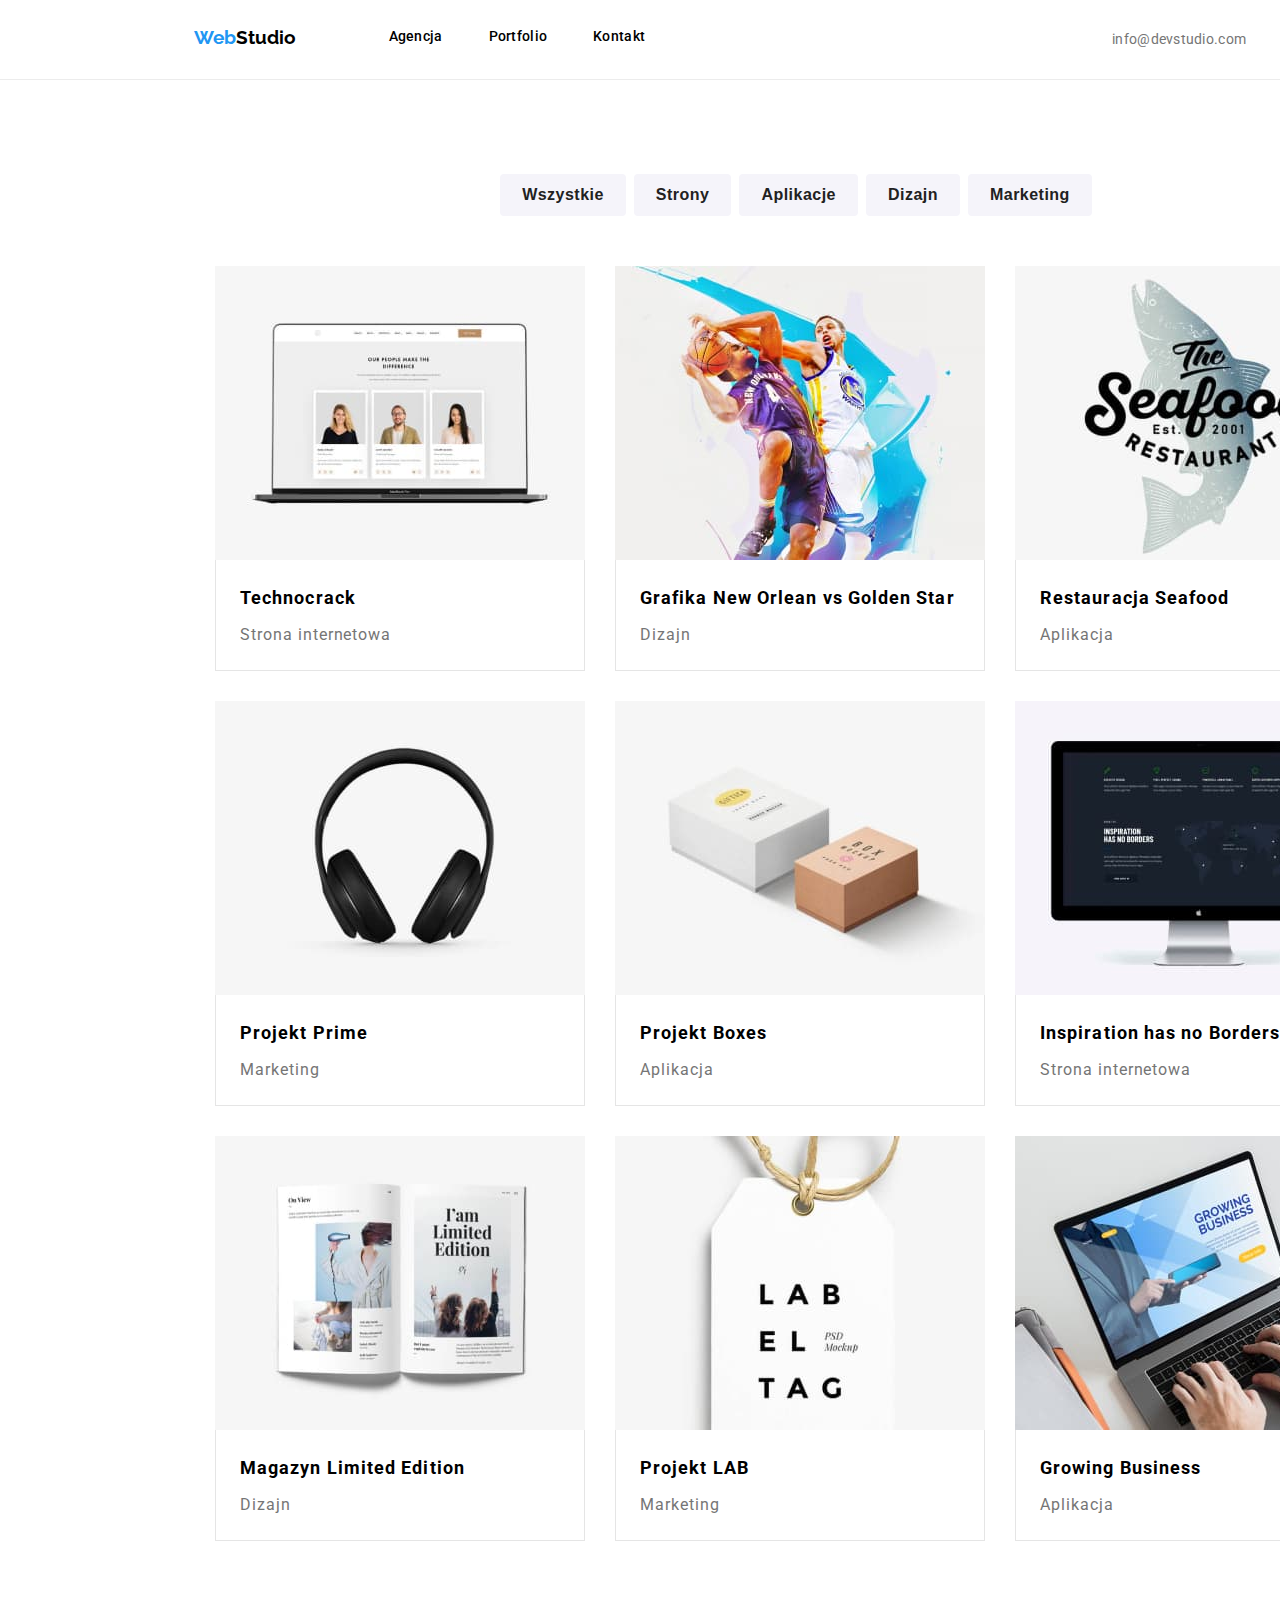
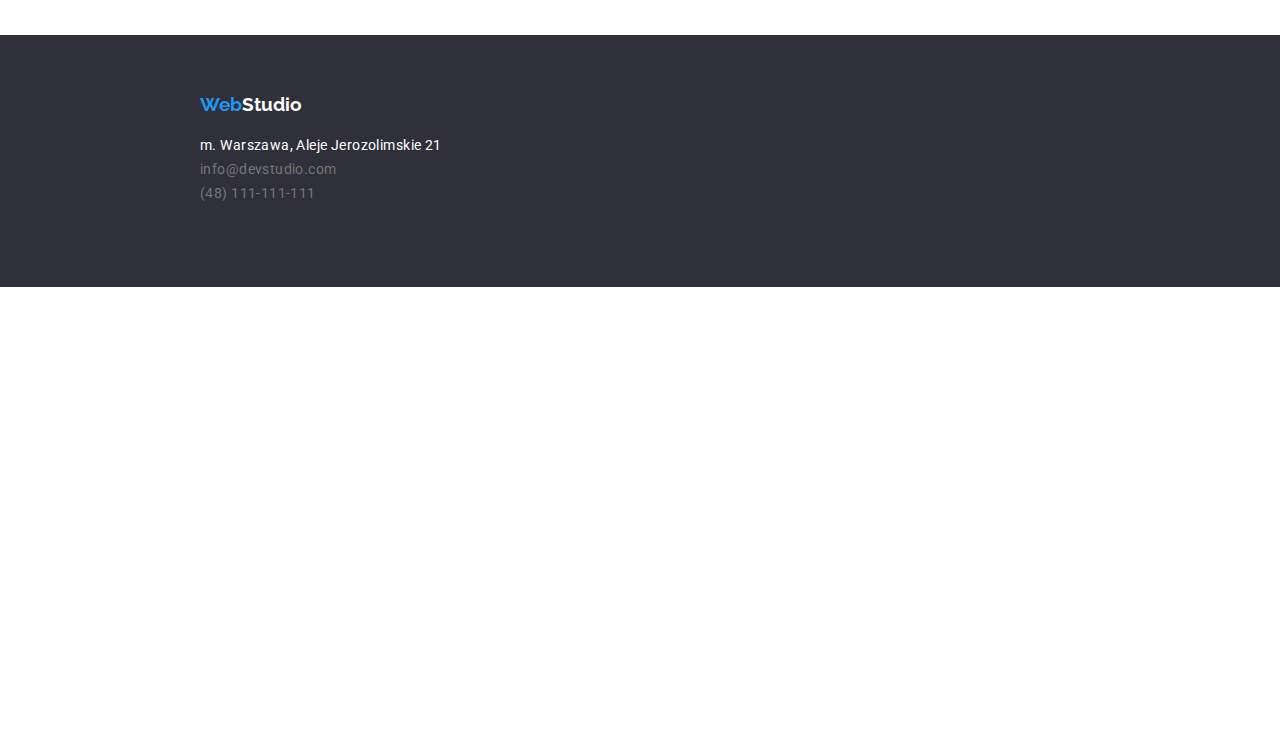
==== portfolio.html @ 9ded968a "Push Duplicate" ====
<html lang="pl">
  <head>
    <!--service information-->
    <meta charset="UTF-8" />
    <!--the most common encoding-->
    <meta http-equiv="X-UA-Compatible" content="IE=edge" />
    <meta name="viewport" content="width=device-width, initial-scale=1.0" />
    <title>Studio</title>
    <link
      rel="stylesheet"
      href="node_modules/modern-normalize/modern-normalize.css"
    />
    <link rel="stylesheet" href="./styles/style.css" />
    <link rel="preconnect" href="https://fonts.googleapis.com" />
    <link rel="preconnect" href="https://fonts.gstatic.com" crossorigin />
    <link
      href="https://fonts.googleapis.com/css2?family=Raleway:wght@700&family=Roboto:wght@400;500;700;900&display=swap"
      rel="stylesheet"
    />
  </head>

  <body>
    <!--content-->
    <header class="container header-description">
      <!--navigation menu-->
      <nav class="navigation-list">
        <ol class="list-style-none navigation-list">
          <li>
            <h3>
              <a class="navigation-logo" href="./index.html"
                ><span class="highlight-webstudio">Web</span>Studio</a
              >
            </h3>
          </li>
          <!-- navigation to other pages -->
          <li class="list-style-none">
            <a class="navigation-list-link" href="./agencja.html">Agencja</a>
          </li>
          <li class="list-style-none">
            <a class="navigation-list-link" href="./portfolio.html"
              >Portfolio</a
            >
          </li>
          <li class="list-style-none">
            <a class="navigation-list-link" href="./kontakt.html">Kontakt</a>
          </li>
        </ol>
        <div class="contact">
          <h6>
            <a
              class="list-style-none contact-link"
              href="mailto:info@devstudio.com"
              >info@devstudio.com</a
            >
          </h6>
          <h6>
            <a class="list-style-none contact-link" href="tel:+48111111111"
              >(48)111-111-111</a
            >
          </h6>
        </div>
      </nav>
    </header>

    <main class="section">
      <section class="wrapper">
        <!--section-1-portfolio----------------->
        <ul class="container-btn">
          <!--buttons-->
          <li>
            <button class="button-style" type="button">Wszystkie</button>
          </li>
          <li>
            <button class="button-style" type="button">Strony</button>
          </li>
          <li>
            <button class="button-style" type="button">Aplikacje</button>
          </li>
          <li>
            <button class="button-style" type="button">Dizajn</button>
          </li>
          <li>
            <button class="button-style" type="button">Marketing</button>
          </li>
        </ul>
      </section>

      <section class="contener-img">
        <!--section-2-portfolio----------------->
        <ul class="wrapper">
          <li>
            <figure>
              <img
                src="images/portfolio/1-technocrack-squoosh.jpg"
                width="370"
                height="294"
                alt="technocrack"
              />
              <figcaption class="frame-portfolio">
                <p class="title-porftolio">Technocrack</p>
                <p class="tilie-description">Strona internetowa</p>
              </figcaption>
            </figure>
          </li>

          <li>
            <figure>
              <img
                src="images/portfolio/2-new-orlean-squoosh.jpg"
                width="370"
                height="294"
                alt="grafika-new-orlean-vs-golden-star"
              />
              <figcaption class="frame-portfolio">
                <p class="title-porftolio">Grafika New Orlean vs Golden Star</p>
                <p class="tilie-description">Dizajn</p>
              </figcaption>
            </figure>
          </li>

          <li>
            <figure>
              <img
                src="images/portfolio/3-seafood-squoosh.jpg"
                width="370"
                height="294"
                alt="restauracja-seafood"
              />
              <figcaption class="frame-portfolio">
                <p class="title-porftolio">Restauracja Seafood</p>
                <p class="tilie-description">Aplikacja</p>
              </figcaption>
            </figure>
          </li>

          <li>
            <figure>
              <img
                src="images/portfolio/4-prime-squoosh.jpg"
                width="370"
                height="294"
                alt="projekt-prime"
              />

              <figcaption class="frame-portfolio">
                <p class="title-porftolio">Projekt Prime</p>
                <p class="tilie-description">Marketing</p>
              </figcaption>
            </figure>
          </li>

          <li>
            <figure>
              <img
                src="images/portfolio/5-boxes-squoosh.jpg"
                width="370"
                height="294"
                alt="projekt-boxes"
              />

              <figcaption class="frame-portfolio">
                <p class="title-porftolio">Projekt Boxes</p>
                <p class="tilie-description">Aplikacja</p>
              </figcaption>
            </figure>
          </li>

          <li>
            <figure>
              <img
                src="images/portfolio/6-inspiration-squoosh.jpg"
                width="370"
                height="294"
                alt="inspiration-has-no-borders"
              />

              <figcaption class="frame-portfolio">
                <p class="title-porftolio">Inspiration has no Borders</p>
                <p class="tilie-description">Strona internetowa</p>
              </figcaption>
            </figure>
          </li>

          <li>
            <figure>
              <img
                src="images/portfolio/7-magazyn-squoosh.jpg"
                width="370"
                height="294"
                alt="magazyn-limited-edition"
              />

              <figcaption class="frame-portfolio">
                <p class="title-porftolio">Magazyn Limited Edition</p>
                <p class="tilie-description">Dizajn</p>
              </figcaption>
            </figure>
          </li>

          <li>
            <figure>
              <img
                src="images/portfolio/8-lab-squoosh.jpg"
                width="370"
                height="294"
                alt="projekt-lab"
              />

              <figcaption class="frame-portfolio">
                <p class="title-porftolio">Projekt LAB</p>
                <p class="tilie-description">Marketing</p>
              </figcaption>
            </figure>
          </li>

          <li>
            <figure>
              <img
                src="images/portfolio/9-business-squoosh.jpg"
                width="370"
                height="294"
                alt="growing-business"
              />

              <figcaption class="frame-portfolio">
                <p class="title-porftolio">Growing Business</p>
                <p class="tilie-description">Aplikacja</p>
              </figcaption>
            </figure>
          </li>
        </ul>
      </section>
    </main>

    <footer class="container footer-description">
      <!----------------------FOOTER-------------------------->
      <h3>
        <a class="navigation-logo-2" href="./index.html"
          ><span class="highlight-webstudio">Web</span>Studio</a
        >
      </h3>
      <div class="adres">
        <h6>
          <a
            class="contact-link-maps"
            list
            href="https://goo.gl/maps/ytyZVktENLEFnypA7"
            >m. Warszawa, Aleje Jerozolimskie 21</a
          >
        </h6>
        <h6>
          <a class="contact-link-2" href="mailto:info@devstudio.com"
            >info@devstudio.com</a
          >
        </h6>
        <h6>
          <a class="contact-link-2" href="tel:+48111111111">(48) 111-111-111</a>
        </h6>
      </div>
    </footer>
  </body>
</html>
---- styles/style.css ----
*,
*::before,
*::after {
  box-sizing: border-box;
}
:root {
    --main-font: font-family: 'Roboto', sans-serif;
    --secondary-font: font-family: 'Raleway', sans-serif;
    --main-color: #2196f3;
    --secondary-color: #2F303A;
    --third-color: #F5F4FA
}
.container {
    width: 1200px;
    margin: 0 auto;
}
.section {
    padding-top: 94px;
    padding-bottom: 94px;
}
.wrapper {
    display: flex;
    justify-content: center;
    align-items: center;   
}
body {
    font-family: 'Roboto', sans-serif;
    background-color: #ffffff;
    color: #000000;
    width: 1600px;
    height: 2349px;
    margin: 0 auto;
    line-height: 1;
}

/* ----------------MIN-RESET------------------------- */
/* remember to define focus styles! */
ol, ul {
	list-style: none;
    margin: 0;
    padding: 0;
} 
h1, h2, h3, h4, h5, h6 {
    margin: 0;
    padding: 0;
}
p {
    padding: 0;
}
.list-style-none {
    list-style: none
}
.link-style-none {
    text-decoration: none
}
img {
    display: block;
}
figure {
    margin:auto 0;
}

/* ----------------MIN-RESET-END--------------------- */
/* ----------------COMPONENTS------------------------ */
.button-style-1 {
    font-weight: 700;
    font-size: 16px;
    line-height: 30px;
    letter-spacing: 1.875;
    background: #F5F4FA;
    padding:10px 41px 10px 41px;
    border-radius: 4px;
    color: #212121;
    cursor: pointer;
    border: none;
}
.button-style-1:hover {
    background-color: #2196f3;
    color: #ffffff;
}
.button-style-1:focus {
    background-color: #2196f3;
    color: #ffffff;
}
.button-style {
    font-weight: 700;
    font-size: 16px;
    line-height: 1.875;
    letter-spacing: 0.03em;
    background: #F5F4FA;
    padding:6px 22px 6px 22px;
    border-radius: 4px;
    color: #212121;
    cursor: pointer;
    margin-right: 8px;
    border: none;
}
.button-style:hover {
    background-color: #2196f3;
    color: #ffffff;
}
.button-style:focus {
    background-color: #2196f3;
    color: #ffffff;
}

/* ----------------COMPONENTS-END-------------------- */
/* --------------------HEADER------------------------ */
.header-description {
    background-color: #FFFFFF;
    width: 1600px;
    height: 80px;
    display: flex;
    justify-content: center;
    align-items: center;
    border-bottom: 1px solid #ECECEC;
}
.navigation-list {
    display: flex;
    justify-content: center;
}
.navigation-logo {
    text-decoration: none;
    color: #000000;
    font-family: 'Raleway', sans-serif;
    font-weight: 700;
    margin-right: 93px;
}
.highlight-webstudio {
    text-decoration: none;
    color: #2196f3;
    font-family: 'Raleway', sans-serif;
}
.navigation-list-link {
    text-decoration: none;
    font-style: normal;
    color: #000000;
    font-weight: 500;
    font-size: 14px;
    line-height: 1.142;
    letter-spacing: 0.02em;
    margin-right: 46px;}
.navigation-list-link:hover {color: rgba(33, 150, 243, 1);}
.navigation-list-link:focus {color: rgba(33, 150, 243, 1);
}
.contact {
    display: flex;
    margin-left: 371px;
}
.contact-link {
    text-decoration: none;
    font-style: normal;
    color: #757575;
    line-height: 1.714;
    font-weight: 400;
    font-size: 14px;
    letter-spacing: 0.02em;
    margin-left: 50px;
}
.contact-link:hover {color: rgba(33, 150, 243, 1);}
.contact-link:focus {color: rgba(33, 150, 243, 1);}

/* --------------------HEADER-END--------------------- */
/* -----------------------MAIN------------------------ */
/* -----------------------MAIN-hero------------------- */
.hero {
    background-color: #2F303A;
    width: 1600px;
    height: 600px;
    padding-top: 200px;
    text-align: center;  
}
h1 {
    font-family: 'Roboto', sans-serif;
    font-weight: 900;
    font-size: 44px;
    color: #ffffff;
    line-height: 1.363;
    width: 670px;
    height: 120px;
    margin: 0 auto;
    margin-bottom: 40px;
}

/* -------------main-first-section------------------- */
.text-title {
    font-weight: 700;
    font-size: 14px;
    line-height: 1.142;
    letter-spacing: 3%;
    text-decoration: bold;
}
.text-title-description{
    color: #757575;
    font-weight: 400;
    font-size: 14px;
    line-height: 1.714;
    letter-spacing: 3%;
}

/* -------------main-second-section------------------- */
h2 {
    font-weight: 700;
    font-size: 36px;
    line-height: 1.166;
    text-decoration: Bold;
    letter-spacing: 3%;
    text-align: center;
    margin-bottom:50px;    
}
h4 {
    font-weight: 500;
    font-size: 16px;
    line-height: 1.187;
    letter-spacing: 3%;
    text-align: center;
    margin-bottom:10px;
}
.photo-work {
    width: 1200px;
    display: flex;
    justify-content: space-between;
    padding-bottom: 94px;
    margin: 0 auto;
}
.job-name {
    color: #757575;
    font-weight: 400;
    font-size: 16px;
    line-height: 1.187;
    letter-spacing: 3%;
    text-align: center;
    margin: 0 auto;
}

/* -----------------main-third-section-------------- */
.third-section {
    background-color: #F5F4FA;
    width: 1600px;
    height: 648px;
}
.box-person{
    width: 270px;
    background-color: #ffffff;
    border-radius: 0px 0px 4px 4px;

    /* box-shadow: <x-offset> <y-offset> <blur> <spread> <color> */
    box-shadow:
    0px 1px 3px rgba(0, 0, 0, 0.12),
    0px 1px 1px rgba(0, 0, 0, 0.14),
    0px 2px 1px rgba(0, 0, 0, 0.2);
}
.frame-person {
    padding: 30px; 
}
.column {
    gap: 30px;
}

/* --------------------MAIN-END---------------------- */
/* --------------------FOOTER------------------------ */
.footer-description {
    background-color: #2F303A;
    width: 1600px;
    height: 252px;
    padding-left: 200px;
    padding-top: 60px;

}
.navigation-logo-2 {
    text-decoration: none;
    color: #ffffff;
    font-family: 'Raleway', sans-serif;
    font-weight: 700;    
}
.contact-link-2 {
    text-decoration: none;
    font-style: normal;
    color: #757575;
    line-height: 1.714;
    font-weight: 400;
    font-size: 14px;
    letter-spacing: 0.03em;
}
.contact-link-2:hover {color: rgba(33, 150, 243, 1);}
.contact-link-2:focus {color: rgba(33, 150, 243, 1);
}
.contact-link-maps {
    color: #ffffff;
    text-decoration: none;
    font-style: normal;
    font-weight: 400;
    font-size: 14px;
    line-height: 1.714;
    letter-spacing: 0.03em;}
.contact-link-maps:hover {color: rgba(33, 150, 243, 1);}
.contact-link-maps:focus {color: rgba(33, 150, 243, 1);
}
.adres{
    margin-top:20px;
}

/* --------------------PORTFOLIO-page----------------- */
.container-btn {
    width: 1200px;
    display: flex;
    justify-content: center;
    margin-bottom: 50px;
}
.contener-img {
    /* Wycentrowanie sekcji */
    margin: 0 auto;
    padding-left: 200px;
    padding-right: 200px;
}
.contener-img .wrapper {
    /* dodawnie flex-wrap tylko do wrappera znajdującego się w container image. */
    /* Najlepiej utwożyć osobną klasę lub drugą klasę */
    flex-wrap: wrap;
    justify-content: center;
    /* Odległośc między poszczególnym dzieckiem ul w z góry doły i z boków */
    gap: 30px;
}
.frame-portfolio {
    border-bottom: 1px solid #E5E5E5;
    border-right: 1px solid #E5E5E5;
    border-left: 1px solid #E5E5E5;
    padding: 20px 24px 20px 24px;    
}
.title-porftolio {
    font-weight: 700;
    font-size: 18px;
    line-height: 2;
    text-align: left;
    margin: 0 auto;
    margin-bottom: 4px;
    letter-spacing: 0.06em;
}
.tilie-description {
    font-weight: 400;
    font-size: 16px;
    line-height: 1.875;
    color: #757575;
    margin: 0 auto;
    letter-spacing: 0.06em;
}

/* --------------------PORTFOLIO-end----------------- */
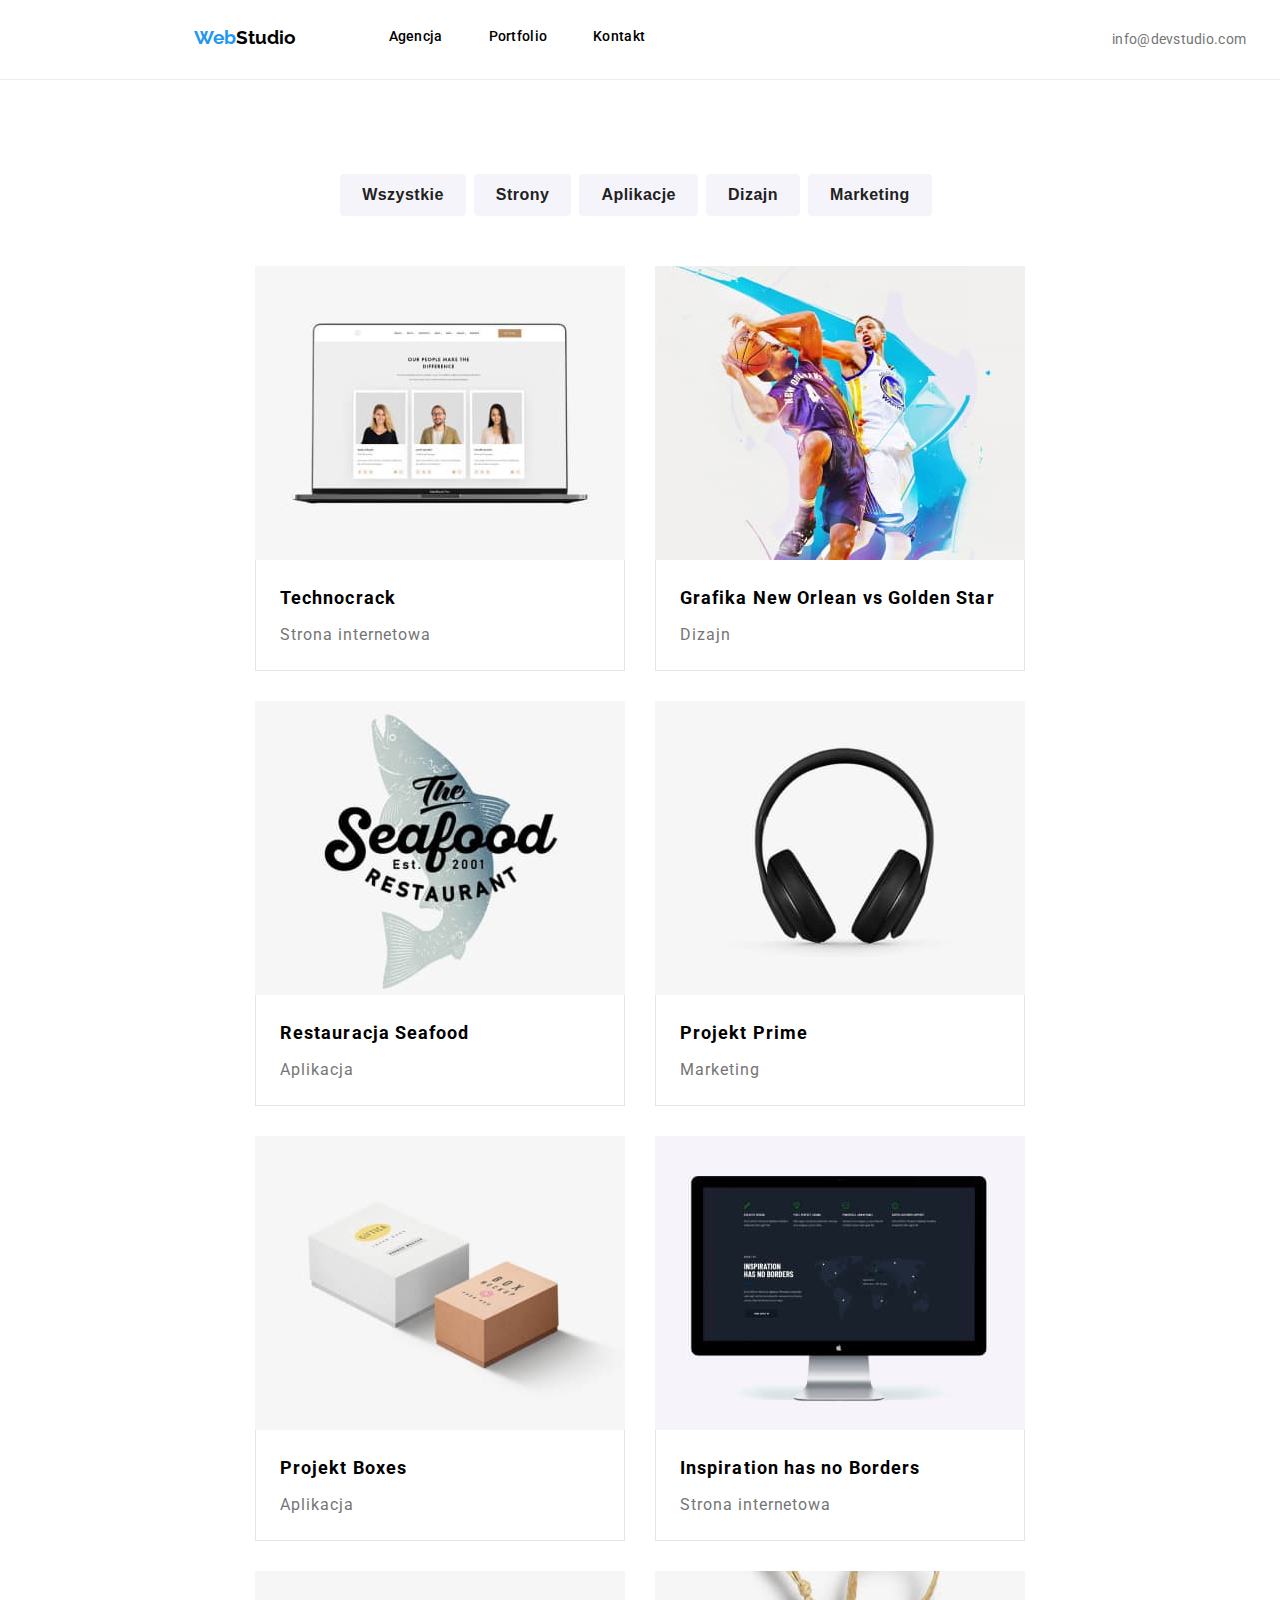
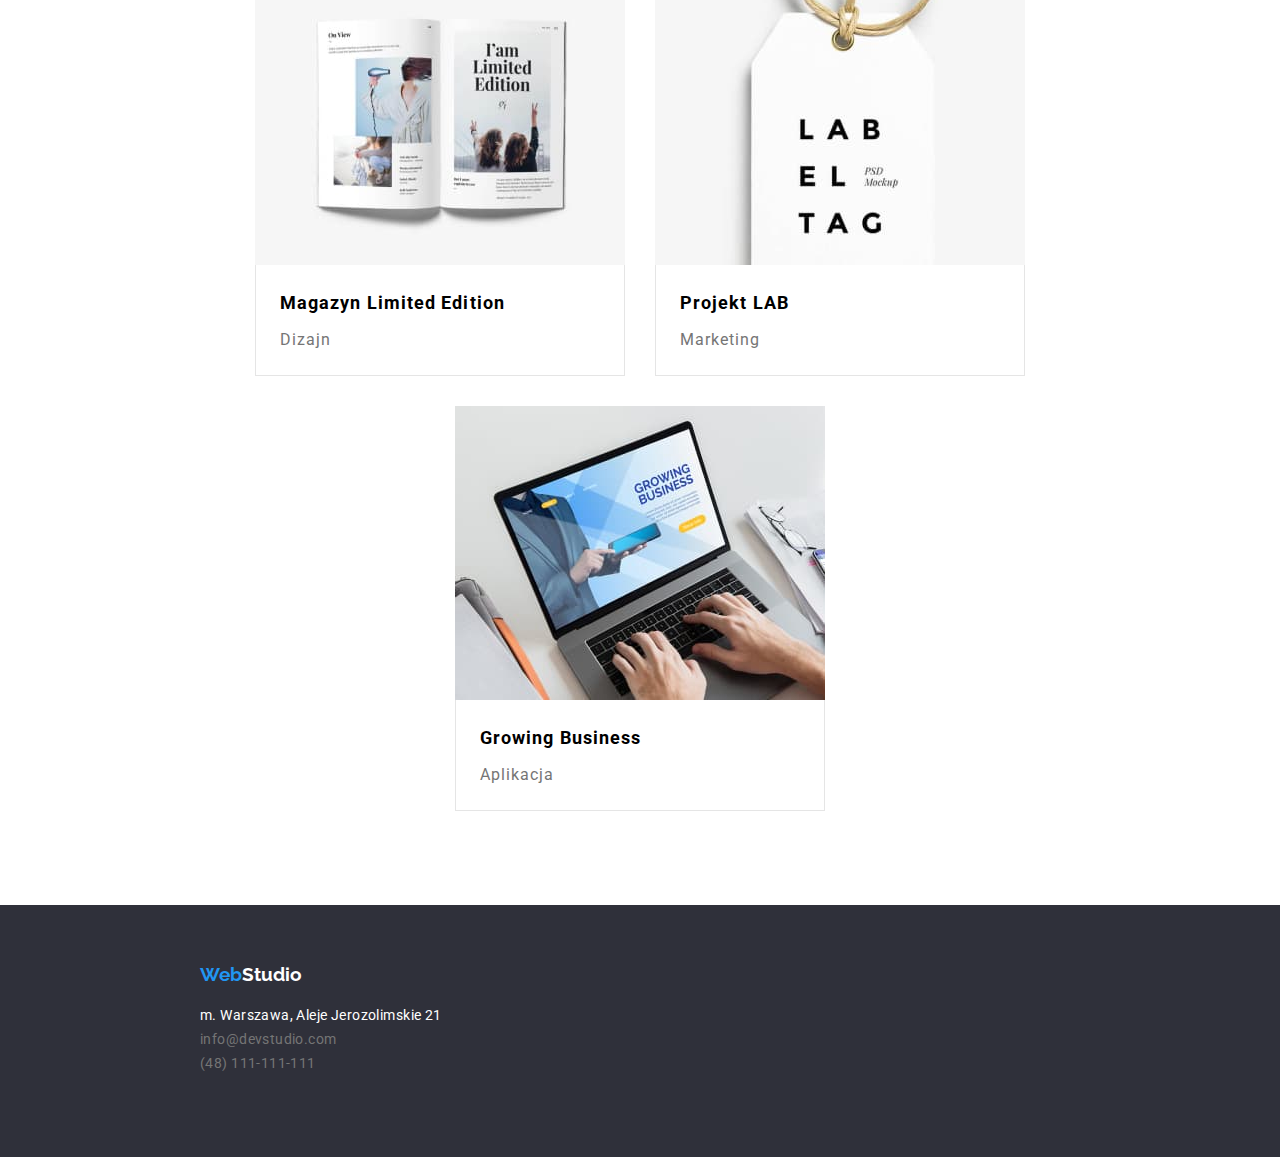
==== commit fd2ece2d: "update" ====
--- a/portfolio.html
+++ b/portfolio.html
@@ -63,172 +63,180 @@
     </header>
 
     <main class="section">
-      <section class="wrapper">
-        <!--section-1-portfolio----------------->
-        <ul class="container-btn">
-          <!--buttons-->
-          <li>
-            <button class="button-style" type="button">Wszystkie</button>
-          </li>
-          <li>
-            <button class="button-style" type="button">Strony</button>
-          </li>
-          <li>
-            <button class="button-style" type="button">Aplikacje</button>
-          </li>
-          <li>
-            <button class="button-style" type="button">Dizajn</button>
-          </li>
-          <li>
-            <button class="button-style" type="button">Marketing</button>
-          </li>
-        </ul>
+      <section>
+        <div class="container">
+          <div>
+            <!--section-1-portfolio----------------->
+            <ul class="container-btn">
+              <!--buttons-->
+              <li>
+                <button class="button-style" type="button">Wszystkie</button>
+              </li>
+              <li>
+                <button class="button-style" type="button">Strony</button>
+              </li>
+              <li>
+                <button class="button-style" type="button">Aplikacje</button>
+              </li>
+              <li>
+                <button class="button-style" type="button">Dizajn</button>
+              </li>
+              <li>
+                <button class="button-style" type="button">Marketing</button>
+              </li>
+            </ul>
+          </div>
+        </div>
       </section>
 
-      <section class="contener-img">
-        <!--section-2-portfolio----------------->
-        <ul class="wrapper">
-          <li>
-            <figure>
-              <img
-                src="images/portfolio/1-technocrack-squoosh.jpg"
-                width="370"
-                height="294"
-                alt="technocrack"
-              />
-              <figcaption class="frame-portfolio">
-                <p class="title-porftolio">Technocrack</p>
-                <p class="tilie-description">Strona internetowa</p>
-              </figcaption>
-            </figure>
-          </li>
-
-          <li>
-            <figure>
-              <img
-                src="images/portfolio/2-new-orlean-squoosh.jpg"
-                width="370"
-                height="294"
-                alt="grafika-new-orlean-vs-golden-star"
-              />
-              <figcaption class="frame-portfolio">
-                <p class="title-porftolio">Grafika New Orlean vs Golden Star</p>
-                <p class="tilie-description">Dizajn</p>
-              </figcaption>
-            </figure>
-          </li>
-
-          <li>
-            <figure>
-              <img
-                src="images/portfolio/3-seafood-squoosh.jpg"
-                width="370"
-                height="294"
-                alt="restauracja-seafood"
-              />
-              <figcaption class="frame-portfolio">
-                <p class="title-porftolio">Restauracja Seafood</p>
-                <p class="tilie-description">Aplikacja</p>
-              </figcaption>
-            </figure>
-          </li>
-
-          <li>
-            <figure>
-              <img
-                src="images/portfolio/4-prime-squoosh.jpg"
-                width="370"
-                height="294"
-                alt="projekt-prime"
-              />
-
-              <figcaption class="frame-portfolio">
-                <p class="title-porftolio">Projekt Prime</p>
-                <p class="tilie-description">Marketing</p>
-              </figcaption>
-            </figure>
-          </li>
-
-          <li>
-            <figure>
-              <img
-                src="images/portfolio/5-boxes-squoosh.jpg"
-                width="370"
-                height="294"
-                alt="projekt-boxes"
-              />
-
-              <figcaption class="frame-portfolio">
-                <p class="title-porftolio">Projekt Boxes</p>
-                <p class="tilie-description">Aplikacja</p>
-              </figcaption>
-            </figure>
-          </li>
-
-          <li>
-            <figure>
-              <img
-                src="images/portfolio/6-inspiration-squoosh.jpg"
-                width="370"
-                height="294"
-                alt="inspiration-has-no-borders"
-              />
-
-              <figcaption class="frame-portfolio">
-                <p class="title-porftolio">Inspiration has no Borders</p>
-                <p class="tilie-description">Strona internetowa</p>
-              </figcaption>
-            </figure>
-          </li>
-
-          <li>
-            <figure>
-              <img
-                src="images/portfolio/7-magazyn-squoosh.jpg"
-                width="370"
-                height="294"
-                alt="magazyn-limited-edition"
-              />
-
-              <figcaption class="frame-portfolio">
-                <p class="title-porftolio">Magazyn Limited Edition</p>
-                <p class="tilie-description">Dizajn</p>
-              </figcaption>
-            </figure>
-          </li>
-
-          <li>
-            <figure>
-              <img
-                src="images/portfolio/8-lab-squoosh.jpg"
-                width="370"
-                height="294"
-                alt="projekt-lab"
-              />
-
-              <figcaption class="frame-portfolio">
-                <p class="title-porftolio">Projekt LAB</p>
-                <p class="tilie-description">Marketing</p>
-              </figcaption>
-            </figure>
-          </li>
-
-          <li>
-            <figure>
-              <img
-                src="images/portfolio/9-business-squoosh.jpg"
-                width="370"
-                height="294"
-                alt="growing-business"
-              />
-
-              <figcaption class="frame-portfolio">
-                <p class="title-porftolio">Growing Business</p>
-                <p class="tilie-description">Aplikacja</p>
-              </figcaption>
-            </figure>
-          </li>
-        </ul>
+      <section>
+        <div class="contener-img">
+          <!--section-2-portfolio----------------->
+          <ul class="wrapper">
+            <li>
+              <figure>
+                <img
+                  src="images/portfolio/1-technocrack-squoosh.jpg"
+                  width="370"
+                  height="294"
+                  alt="technocrack"
+                />
+                <figcaption class="frame-portfolio">
+                  <p class="title-porftolio">Technocrack</p>
+                  <p class="tilie-description">Strona internetowa</p>
+                </figcaption>
+              </figure>
+            </li>
+
+            <li>
+              <figure>
+                <img
+                  src="images/portfolio/2-new-orlean-squoosh.jpg"
+                  width="370"
+                  height="294"
+                  alt="grafika-new-orlean-vs-golden-star"
+                />
+                <figcaption class="frame-portfolio">
+                  <p class="title-porftolio">
+                    Grafika New Orlean vs Golden Star
+                  </p>
+                  <p class="tilie-description">Dizajn</p>
+                </figcaption>
+              </figure>
+            </li>
+
+            <li>
+              <figure>
+                <img
+                  src="images/portfolio/3-seafood-squoosh.jpg"
+                  width="370"
+                  height="294"
+                  alt="restauracja-seafood"
+                />
+                <figcaption class="frame-portfolio">
+                  <p class="title-porftolio">Restauracja Seafood</p>
+                  <p class="tilie-description">Aplikacja</p>
+                </figcaption>
+              </figure>
+            </li>
+
+            <li>
+              <figure>
+                <img
+                  src="images/portfolio/4-prime-squoosh.jpg"
+                  width="370"
+                  height="294"
+                  alt="projekt-prime"
+                />
+
+                <figcaption class="frame-portfolio">
+                  <p class="title-porftolio">Projekt Prime</p>
+                  <p class="tilie-description">Marketing</p>
+                </figcaption>
+              </figure>
+            </li>
+
+            <li>
+              <figure>
+                <img
+                  src="images/portfolio/5-boxes-squoosh.jpg"
+                  width="370"
+                  height="294"
+                  alt="projekt-boxes"
+                />
+
+                <figcaption class="frame-portfolio">
+                  <p class="title-porftolio">Projekt Boxes</p>
+                  <p class="tilie-description">Aplikacja</p>
+                </figcaption>
+              </figure>
+            </li>
+
+            <li>
+              <figure>
+                <img
+                  src="images/portfolio/6-inspiration-squoosh.jpg"
+                  width="370"
+                  height="294"
+                  alt="inspiration-has-no-borders"
+                />
+
+                <figcaption class="frame-portfolio">
+                  <p class="title-porftolio">Inspiration has no Borders</p>
+                  <p class="tilie-description">Strona internetowa</p>
+                </figcaption>
+              </figure>
+            </li>
+
+            <li>
+              <figure>
+                <img
+                  src="images/portfolio/7-magazyn-squoosh.jpg"
+                  width="370"
+                  height="294"
+                  alt="magazyn-limited-edition"
+                />
+
+                <figcaption class="frame-portfolio">
+                  <p class="title-porftolio">Magazyn Limited Edition</p>
+                  <p class="tilie-description">Dizajn</p>
+                </figcaption>
+              </figure>
+            </li>
+
+            <li>
+              <figure>
+                <img
+                  src="images/portfolio/8-lab-squoosh.jpg"
+                  width="370"
+                  height="294"
+                  alt="projekt-lab"
+                />
+
+                <figcaption class="frame-portfolio">
+                  <p class="title-porftolio">Projekt LAB</p>
+                  <p class="tilie-description">Marketing</p>
+                </figcaption>
+              </figure>
+            </li>
+
+            <li>
+              <figure>
+                <img
+                  src="images/portfolio/9-business-squoosh.jpg"
+                  width="370"
+                  height="294"
+                  alt="growing-business"
+                />
+
+                <figcaption class="frame-portfolio">
+                  <p class="title-porftolio">Growing Business</p>
+                  <p class="tilie-description">Aplikacja</p>
+                </figcaption>
+              </figure>
+            </li>
+          </ul>
+        </div>
       </section>
     </main>
 
--- a/styles/style.css
+++ b/styles/style.css
@@ -17,7 +17,7 @@
 .section {
     padding-top: 94px;
     padding-bottom: 94px;
-}
+}   
 .wrapper {
     display: flex;
     justify-content: center;
@@ -27,8 +27,6 @@
     font-family: 'Roboto', sans-serif;
     background-color: #ffffff;
     color: #000000;
-    width: 1600px;
-    height: 2349px;
     margin: 0 auto;
     line-height: 1;
 }
@@ -67,20 +65,12 @@
     font-size: 16px;
     line-height: 30px;
     letter-spacing: 1.875;
-    background: #F5F4FA;
+    background: #2196F3;
     padding:10px 41px 10px 41px;
     border-radius: 4px;
-    color: #212121;
+    color: #ffffff;
     cursor: pointer;
     border: none;
-}
-.button-style-1:hover {
-    background-color: #2196f3;
-    color: #ffffff;
-}
-.button-style-1:focus {
-    background-color: #2196f3;
-    color: #ffffff;
 }
 .button-style {
     font-weight: 700;
@@ -165,6 +155,7 @@
 /* -----------------------MAIN-hero------------------- */
 .hero {
     background-color: #2F303A;
+    background-image: url(../images/section-hero/background-squoosh.jpg);
     width: 1600px;
     height: 600px;
     padding-top: 200px;
@@ -234,7 +225,7 @@
 }
 
 /* -----------------main-third-section-------------- */
-.third-section {
+.background {
     background-color: #F5F4FA;
     width: 1600px;
     height: 648px;
@@ -256,7 +247,20 @@
 .column {
     gap: 30px;
 }
-
+/*-------------------box-with-social-icons------------#FFFFFF*/
+.container-social{
+    width: 206px;
+    height: 56px;
+}
+.icon-i-44 {
+    width:44px;
+    height:44px;
+    border: 1px solid #03a9f4;
+    text-align: center;
+}
+.icon:hover {
+        fill: #03a9f4;
+      }
 /* --------------------MAIN-END---------------------- */
 /* --------------------FOOTER------------------------ */
 .footer-description {
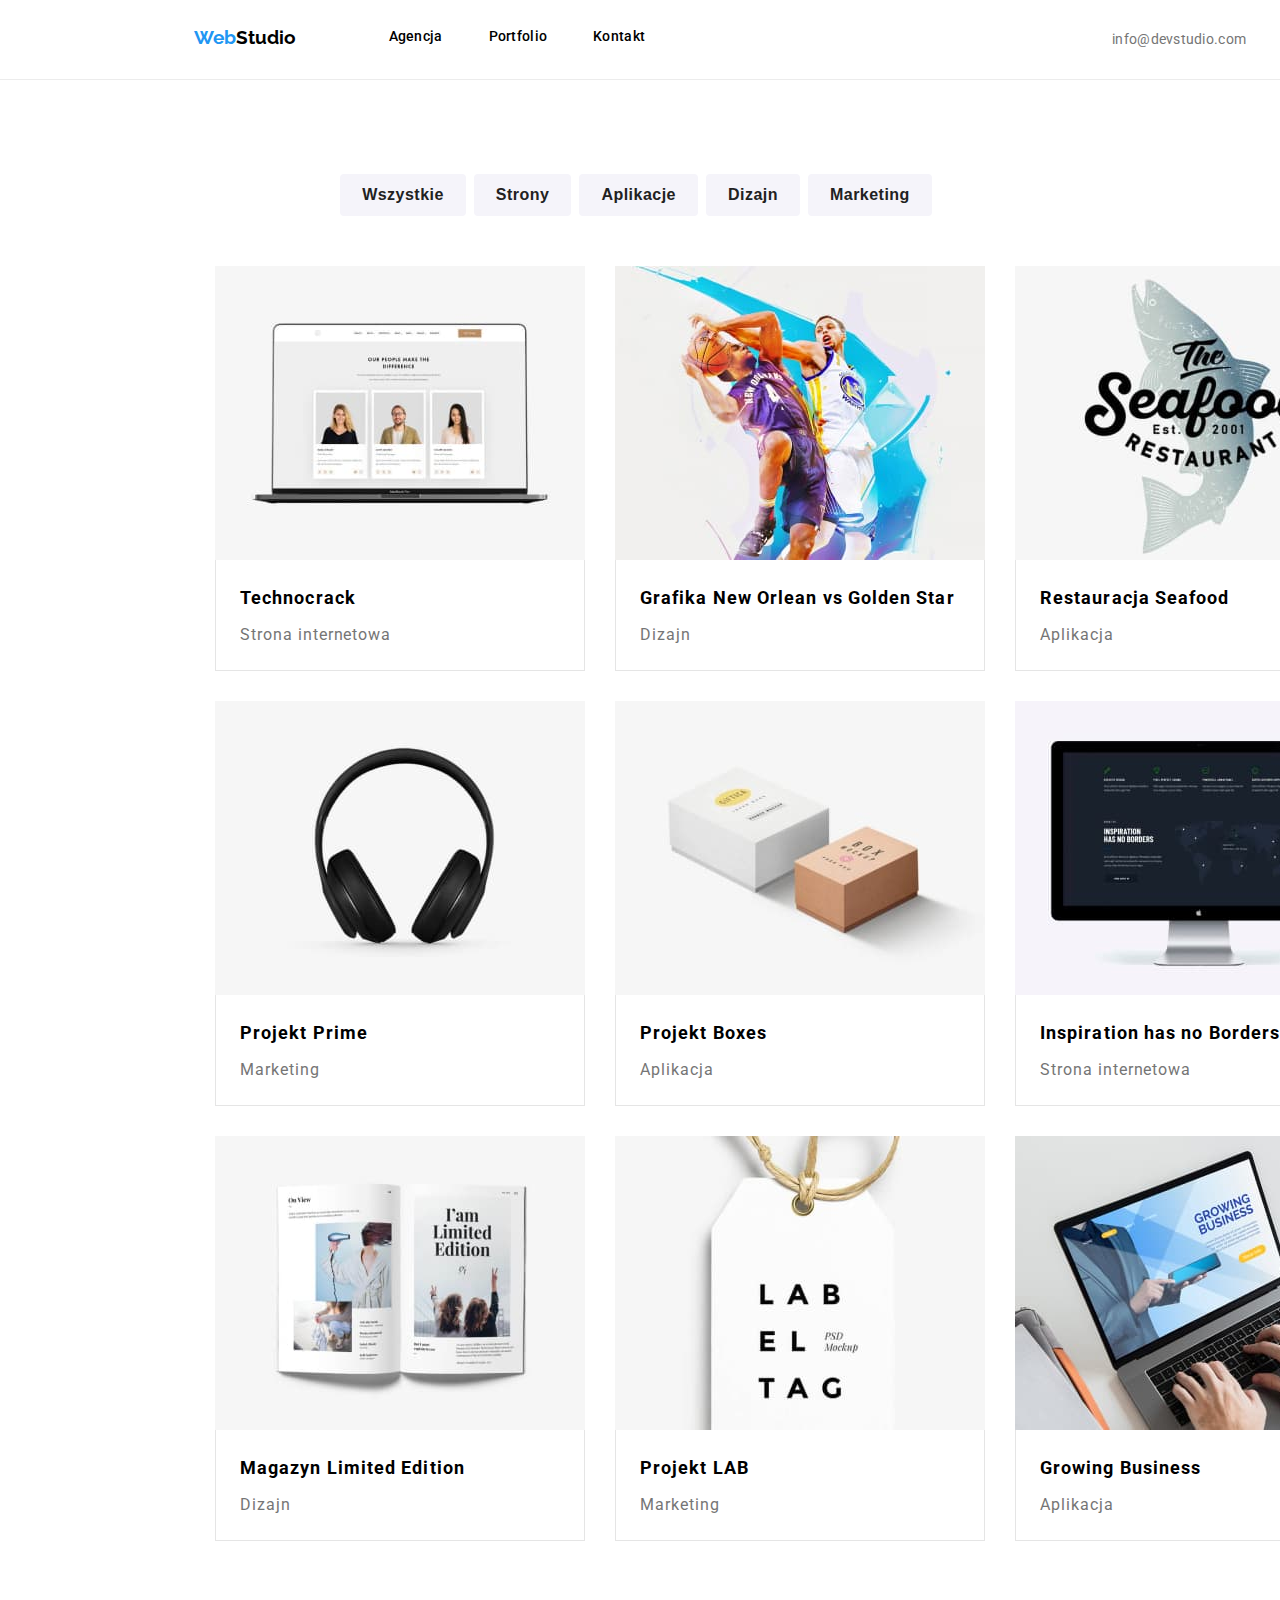
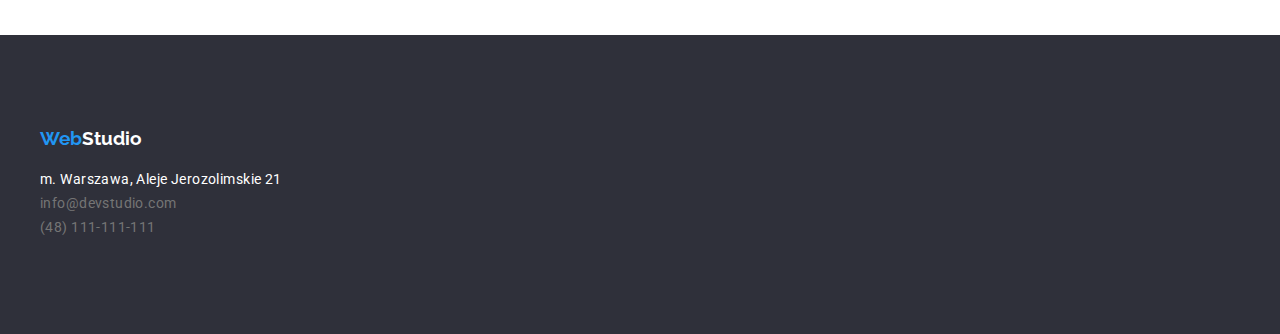
==== commit eac16023: "update" ====
--- a/portfolio.html
+++ b/portfolio.html
@@ -92,7 +92,8 @@
       <section>
         <div class="contener-img">
           <!--section-2-portfolio----------------->
-          <ul class="wrapper">
+          <ul class="container wrapper">
+            <!--ten container sprawia, że obrazki się nie dostosowywują do rozmiaru ekreanu-pamiętać później o responsywności-->
             <li>
               <figure>
                 <img
@@ -240,30 +241,34 @@
       </section>
     </main>
 
-    <footer class="container footer-description">
-      <!----------------------FOOTER-------------------------->
-      <h3>
-        <a class="navigation-logo-2" href="./index.html"
-          ><span class="highlight-webstudio">Web</span>Studio</a
-        >
-      </h3>
-      <div class="adres">
-        <h6>
-          <a
-            class="contact-link-maps"
-            list
-            href="https://goo.gl/maps/ytyZVktENLEFnypA7"
-            >m. Warszawa, Aleje Jerozolimskie 21</a
+    <footer class="section footer-background">
+      <div class="container">
+        <!----------------------FOOTER-------------------------->
+        <h3>
+          <a class="navigation-logo-2" href="./index.html"
+            ><span class="highlight-webstudio">Web</span>Studio</a
           >
-        </h6>
-        <h6>
-          <a class="contact-link-2" href="mailto:info@devstudio.com"
-            >info@devstudio.com</a
-          >
-        </h6>
-        <h6>
-          <a class="contact-link-2" href="tel:+48111111111">(48) 111-111-111</a>
-        </h6>
+        </h3>
+        <div class="adres">
+          <h6>
+            <a
+              class="contact-link-maps"
+              list
+              href="https://goo.gl/maps/ytyZVktENLEFnypA7"
+              >m. Warszawa, Aleje Jerozolimskie 21</a
+            >
+          </h6>
+          <h6>
+            <a class="contact-link-2" href="mailto:info@devstudio.com"
+              >info@devstudio.com</a
+            >
+          </h6>
+          <h6>
+            <a class="contact-link-2" href="tel:+48111111111"
+              >(48) 111-111-111</a
+            >
+          </h6>
+        </div>
       </div>
     </footer>
   </body>
--- a/styles/style.css
+++ b/styles/style.css
@@ -225,9 +225,8 @@
 }
 
 /* -----------------main-third-section-------------- */
-.background {
+.third-background {
     background-color: #F5F4FA;
-    width: 1600px;
     height: 648px;
 }
 .box-person{
@@ -248,28 +247,31 @@
     gap: 30px;
 }
 /*-------------------box-with-social-icons------------#FFFFFF*/
-.container-social{
+.container-social {
     width: 206px;
     height: 56px;
 }
 .icon-i-44 {
-    width:44px;
-    height:44px;
-    border: 1px solid #03a9f4;
-    text-align: center;
-}
-.icon:hover {
-        fill: #03a9f4;
-      }
+    fill: #afacac;
+    
+    padding: 10px;
+}
+.icon-i-44:hover {
+    fill: #ffffff;
+}
+.circle {
+    width: 44px;
+    height: 44px;
+    border-radius: 50%;
+    }
+.circle:hover {
+    background-color: #2196F3;
+}
+
 /* --------------------MAIN-END---------------------- */
 /* --------------------FOOTER------------------------ */
-.footer-description {
-    background-color: #2F303A;
-    width: 1600px;
-    height: 252px;
-    padding-left: 200px;
-    padding-top: 60px;
-
+.footer-background {
+    background-color: #2F303A;  
 }
 .navigation-logo-2 {
     text-decoration: none;
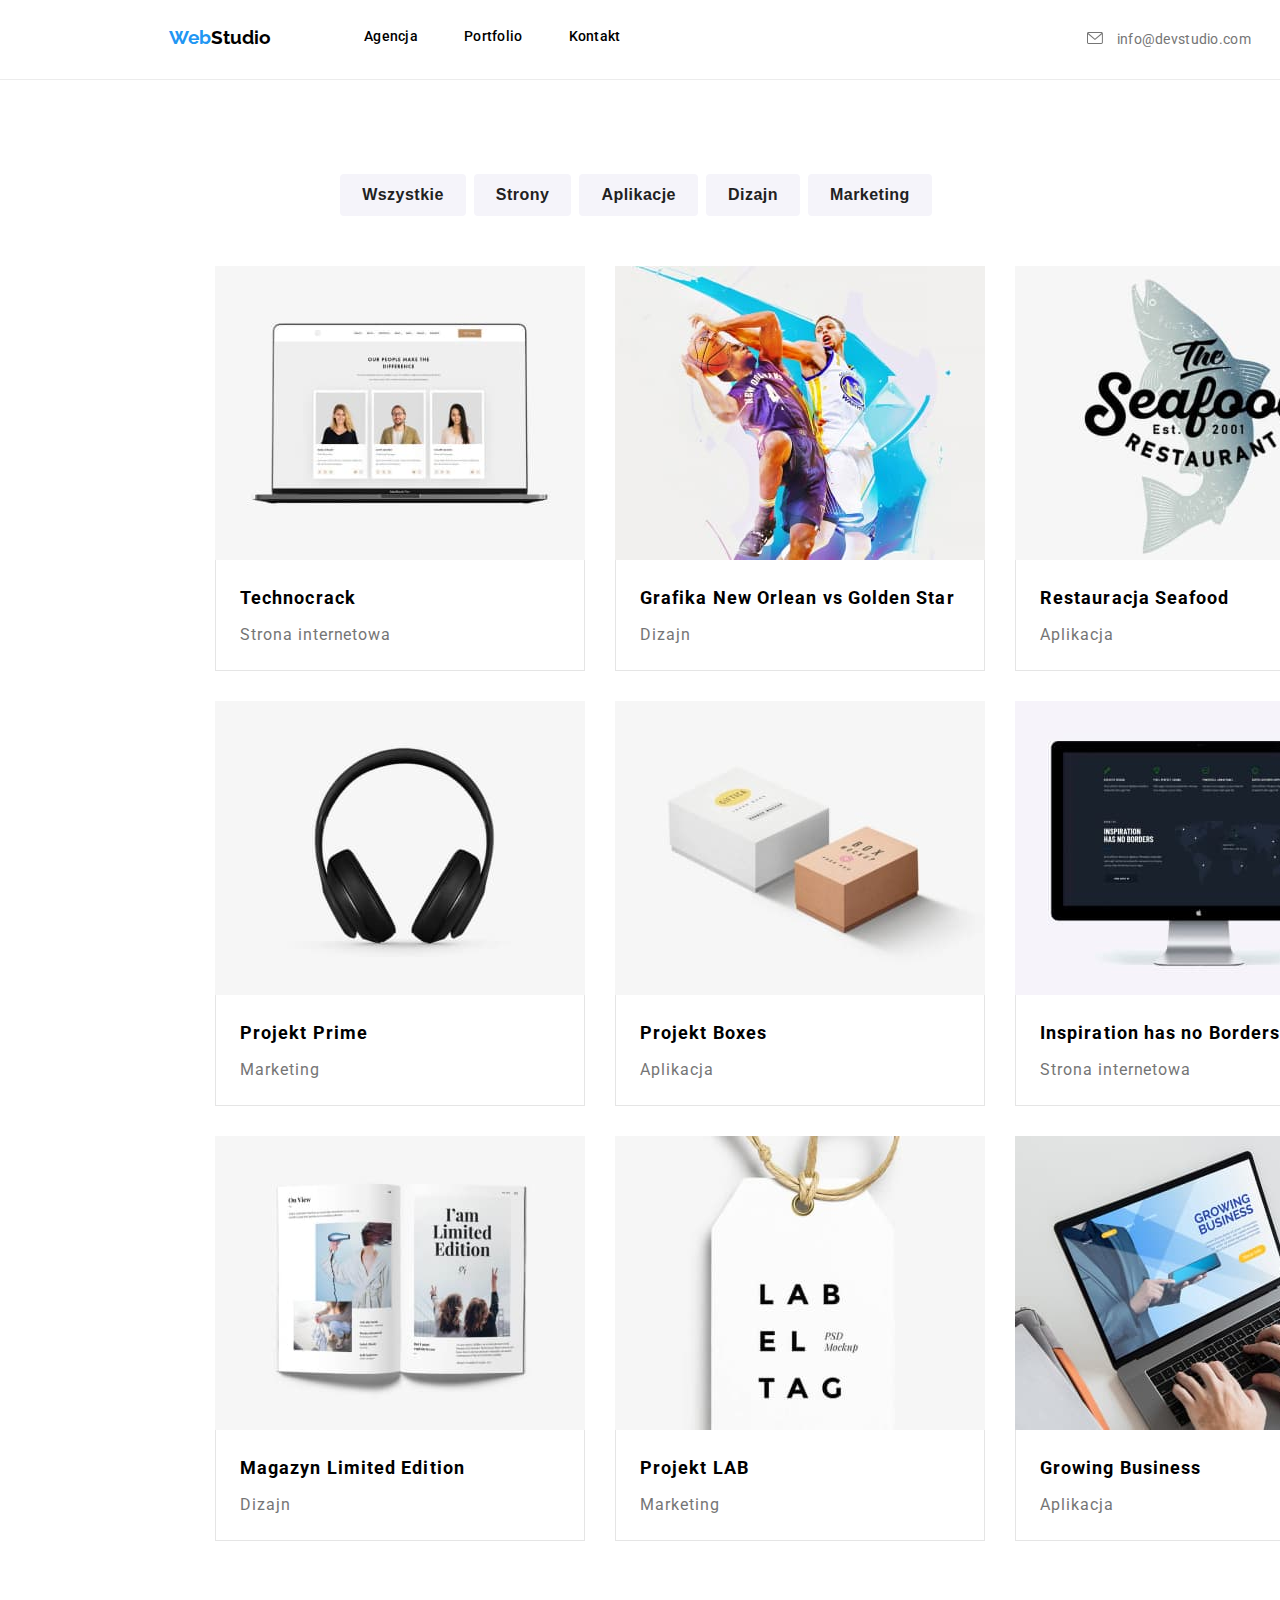
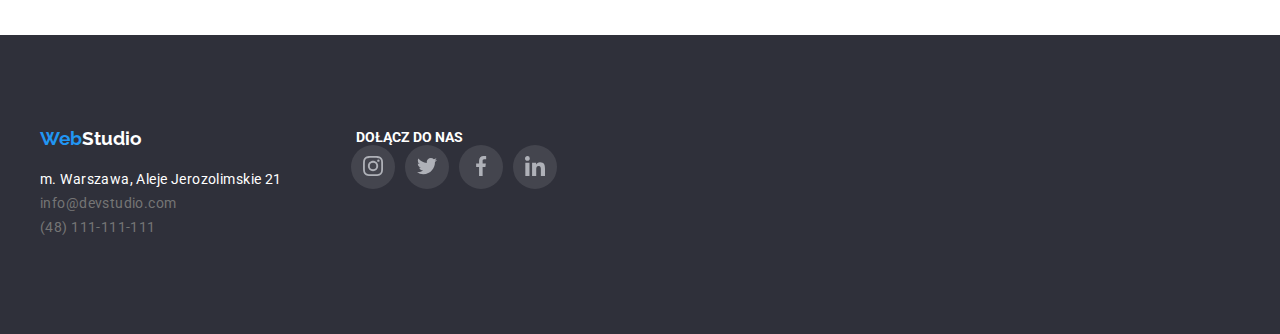
==== commit 135ed8fe: "update" ====
--- a/portfolio.html
+++ b/portfolio.html
@@ -47,16 +47,23 @@
         </ol>
         <div class="contact">
           <h6>
-            <a
-              class="list-style-none contact-link"
-              href="mailto:info@devstudio.com"
-              >info@devstudio.com</a
-            >
+            <a class="list-style-none contact-link"
+                href="mailto:info@devstudio.com"
+              ><svg class="mail">
+                <use
+                  href="./images/icons.svg/symbol-defs-min.svg#icon-mail"
+                ></use>
+              </svg>
+                info@devstudio.com</a>
+            </a>
           </h6>
-          <h6>
+          <h6><a>
             <a class="list-style-none contact-link" href="tel:+48111111111"
-              >(48)111-111-111</a
-            >
+              ><svg class="phone">
+                <use
+                  href="./images/icons.svg/symbol-defs-min.svg#icon-smartphone"
+                ></use>
+              </svg>(48)111-111-111</a>
           </h6>
         </div>
       </nav>
@@ -95,7 +102,7 @@
           <ul class="container wrapper">
             <!--ten container sprawia, że obrazki się nie dostosowywują do rozmiaru ekreanu-pamiętać później o responsywności-->
             <li>
-              <figure>
+              <figure class="box-shadow">
                 <img
                   src="images/portfolio/1-technocrack-squoosh.jpg"
                   width="370"
@@ -110,7 +117,7 @@
             </li>
 
             <li>
-              <figure>
+              <figure class="box-shadow">
                 <img
                   src="images/portfolio/2-new-orlean-squoosh.jpg"
                   width="370"
@@ -127,7 +134,7 @@
             </li>
 
             <li>
-              <figure>
+              <figure class="box-shadow">
                 <img
                   src="images/portfolio/3-seafood-squoosh.jpg"
                   width="370"
@@ -142,7 +149,7 @@
             </li>
 
             <li>
-              <figure>
+              <figure class="box-shadow">
                 <img
                   src="images/portfolio/4-prime-squoosh.jpg"
                   width="370"
@@ -158,7 +165,7 @@
             </li>
 
             <li>
-              <figure>
+              <figure class="box-shadow">
                 <img
                   src="images/portfolio/5-boxes-squoosh.jpg"
                   width="370"
@@ -174,7 +181,7 @@
             </li>
 
             <li>
-              <figure>
+              <figure class="box-shadow">
                 <img
                   src="images/portfolio/6-inspiration-squoosh.jpg"
                   width="370"
@@ -190,7 +197,7 @@
             </li>
 
             <li>
-              <figure>
+              <figure class="box-shadow">
                 <img
                   src="images/portfolio/7-magazyn-squoosh.jpg"
                   width="370"
@@ -206,7 +213,7 @@
             </li>
 
             <li>
-              <figure>
+              <figure class="box-shadow">
                 <img
                   src="images/portfolio/8-lab-squoosh.jpg"
                   width="370"
@@ -222,7 +229,7 @@
             </li>
 
             <li>
-              <figure>
+              <figure class="box-shadow">
                 <img
                   src="images/portfolio/9-business-squoosh.jpg"
                   width="370"
@@ -242,32 +249,85 @@
     </main>
 
     <footer class="section footer-background">
-      <div class="container">
+      <div class="container display">
         <!----------------------FOOTER-------------------------->
-        <h3>
-          <a class="navigation-logo-2" href="./index.html"
-            ><span class="highlight-webstudio">Web</span>Studio</a
-          >
-        </h3>
-        <div class="adres">
-          <h6>
-            <a
-              class="contact-link-maps"
-              list
-              href="https://goo.gl/maps/ytyZVktENLEFnypA7"
-              >m. Warszawa, Aleje Jerozolimskie 21</a
+        <div class="box-navigation-footer">
+          <h3>
+            <a class="navigation-logo-2" href="./index.html"
+              ><span class="highlight-webstudio">Web</span>Studio</a
             >
-          </h6>
-          <h6>
-            <a class="contact-link-2" href="mailto:info@devstudio.com"
-              >info@devstudio.com</a
-            >
-          </h6>
-          <h6>
-            <a class="contact-link-2" href="tel:+48111111111"
-              >(48) 111-111-111</a
-            >
-          </h6>
+          </h3>
+          <div class="adres">
+            <h6>
+              <a
+                class="contact-link-maps"
+                list
+                href="https://goo.gl/maps/ytyZVktENLEFnypA7"
+                >m. Warszawa, Aleje Jerozolimskie 21</a
+              >
+            </h6>
+            <h6>
+              <a class="contact-link-2" href="mailto:info@devstudio.com"
+                >info@devstudio.com</a
+              >
+            </h6>
+            <h6>
+              <a class="contact-link-2" href="tel:+48111111111"
+                >(48) 111-111-111</a
+              >
+            </h6>
+          </div>
+        </div>
+
+        <div class="box-navigation-footer-2">
+          <a class="color">DOŁĄCZ DO NAS</a>
+          <div>
+            <ul class="wrapper">
+              <li>
+                <a href="#"
+                  ><div class="social-icon">
+                    <svg class="i-20">
+                      <use
+                        href="./images/icons.svg/symbol-defs-min.svg#icon-instagram-2"
+                      ></use>
+                    </svg></div
+                ></a>
+              </li>
+
+              <li>
+                <a href="#">
+                  <div class="social-icon">
+                    <svg class="i-20">
+                      <use
+                        href="./images/icons.svg/symbol-defs-min.svg#icon-twitter-1"
+                      ></use>
+                    </svg></div
+                ></a>
+              </li>
+
+              <li>
+                <a href="#"
+                  ><div class="social-icon">
+                    <svg class="i-20">
+                      <use
+                        href="./images/icons.svg/symbol-defs-min.svg#icon-facebook-1"
+                      ></use>
+                    </svg></div
+                ></a>
+              </li>
+
+              <li>
+                <a href="#">
+                  <div class="social-icon">
+                    <svg class="i-20">
+                      <use
+                        href="./images/icons.svg/symbol-defs-min.svg#icon-linkedin-1"
+                      ></use>
+                    </svg></div
+                ></a>
+              </li>
+            </ul>
+          </div>
         </div>
       </div>
     </footer>
--- a/styles/style.css
+++ b/styles/style.css
@@ -22,6 +22,9 @@
     display: flex;
     justify-content: center;
     align-items: center;   
+}
+.display {
+    display: flex;
 }
 body {
     font-family: 'Roboto', sans-serif;
@@ -88,10 +91,14 @@
 .button-style:hover {
     background-color: #2196f3;
     color: #ffffff;
+    box-shadow: 0px 3px 1px rgba(0, 0, 0, 0.1), 0px 1px 2px rgba(0, 0, 0, 0.08), 0px 2px 2px rgba(0, 0, 0, 0.12);
+    border-radius: 4px;
 }
 .button-style:focus {
     background-color: #2196f3;
     color: #ffffff;
+    box-shadow: 0px 3px 1px rgba(0, 0, 0, 0.1), 0px 1px 2px rgba(0, 0, 0, 0.08), 0px 2px 2px rgba(0, 0, 0, 0.12);
+    border-radius: 4px;
 }
 
 /* ----------------COMPONENTS-END-------------------- */
@@ -136,6 +143,7 @@
 .contact {
     display: flex;
     margin-left: 371px;
+    align-items: center;
 }
 .contact-link {
     text-decoration: none;
@@ -148,8 +156,25 @@
     margin-left: 50px;
 }
 .contact-link:hover {color: rgba(33, 150, 243, 1);}
+.contact-link:hover svg{color: rgba(33, 150, 243, 1);
+fill:var(--main-color);
+}
 .contact-link:focus {color: rgba(33, 150, 243, 1);}
-
+.contact-link:focus svg{color: rgba(33, 150, 243, 1);
+fill:var(--main-color);
+}
+.mail {
+    width:16px;
+    height:12px;
+    margin-right: 10px;
+    fill: #757575;
+}
+.phone {
+    width:10px;
+    height:16px;
+    margin-right: 10px;
+    fill: #757575;
+}
 /* --------------------HEADER-END--------------------- */
 /* -----------------------MAIN------------------------ */
 /* -----------------------MAIN-hero------------------- */
@@ -174,6 +199,14 @@
 }
 
 /* -------------main-first-section------------------- */
+.box {
+    padding:25px;
+    margin-bottom:30px;
+    width: 270px; 
+    height: 120px;
+    background: #F5F4FA;
+    border-radius: 4px;
+}
 .text-title {
     font-weight: 700;
     font-size: 14px;
@@ -247,31 +280,69 @@
     gap: 30px;
 }
 /*-------------------box-with-social-icons------------#FFFFFF*/
-.container-social {
+.social-menu ul li{
     width: 206px;
     height: 56px;
-}
-.icon-i-44 {
-    fill: #afacac;
-    
-    padding: 10px;
-}
-.icon-i-44:hover {
-    fill: #ffffff;
-}
-.circle {
+    margin-top: 16px;
+}
+.social-icon {
     width: 44px;
     height: 44px;
     border-radius: 50%;
-    }
-.circle:hover {
-    background-color: #2196F3;
-}
-
+    text-align: center;
+    padding: 11px;
+}
+.social-icon:hover {
+    fill:#ffffff;
+    border-radius: 50%;
+    background-color: #2196f3;
+}
+.i-20 {
+    width: 20px;
+    height: 20px;
+    fill: #AFB1B8;
+}
+.i-20:hover {
+    fill:#ffffff;
+}
+.social-icon:hover .i-20 {
+    background-color: var(--main-color); 
+    fill :#fff;
+}
+/*--------------------section-our-clients----------- */
+.client-container {
+    padding-left: 15px;
+    padding-right: 15px;
+}
+.client-box {
+    width: 1170px;
+    height: 92px;
+}
+.client-icon {
+    width: 170px;
+    height: 92px;
+    border: 1px solid #AFB1B8;
+    border-radius: 4px;
+    padding-left: 32px;
+    padding-right: 32px;
+    margin-right: 30px;
+}
+.client-inside {
+    width: 106px;
+    height: 60.04px;
+    fill: #AFB1B8;
+    margin-top: 17.7px;  
+}
+.client-icon:hover {
+   border: 1px solid var(--main-color);
+}
+.client-icon:hover .client-inside {
+    fill: var(--main-color);
+}
 /* --------------------MAIN-END---------------------- */
 /* --------------------FOOTER------------------------ */
 .footer-background {
-    background-color: #2F303A;  
+    background-color: #2F303A;
 }
 .navigation-logo-2 {
     text-decoration: none;
@@ -305,7 +376,31 @@
 .adres{
     margin-top:20px;
 }
-
+/*-------------------box-with-social-icons-footer----*/
+.box-navigation-footer {
+    width: 246px;
+}
+.box-navigation-footer-2 {
+    width: 206px;
+    height: 80px;
+    margin-left: 70px;
+}
+.social-icon {
+    width: 44px;
+    height: 44px;
+    border-radius: 50%;
+    text-align: center;
+    padding: 11px;
+    background: rgba(255, 255, 255, 0.1);
+    margin-right: 10px;  
+}
+.color {
+    color: #fff;
+    font-weight: 700;
+    font-size: 14px;
+    line-height: 1.142;
+}
+/* --------------------FOOTER----END----------------- */
 /* --------------------PORTFOLIO-page----------------- */
 .container-btn {
     width: 1200px;
@@ -350,6 +445,14 @@
     margin: 0 auto;
     letter-spacing: 0.06em;
 }
+.box-shadow:hover {
+    box-shadow: 0px 1px 1px rgba(0, 0, 0, 0.12), 0px 4px 4px rgba(0, 0, 0, 0.06), 1px 4px 6px rgba(0, 0, 0, 0.16);
+    cursor: pointer;
+}
+.box-shadow:focus {
+    box-shadow: 0px 1px 1px rgba(0, 0, 0, 0.12), 0px 4px 4px rgba(0, 0, 0, 0.06), 1px 4px 6px rgba(0, 0, 0, 0.16);
+    cursor: pointer;
+}
 
 /* --------------------PORTFOLIO-end----------------- */
 
